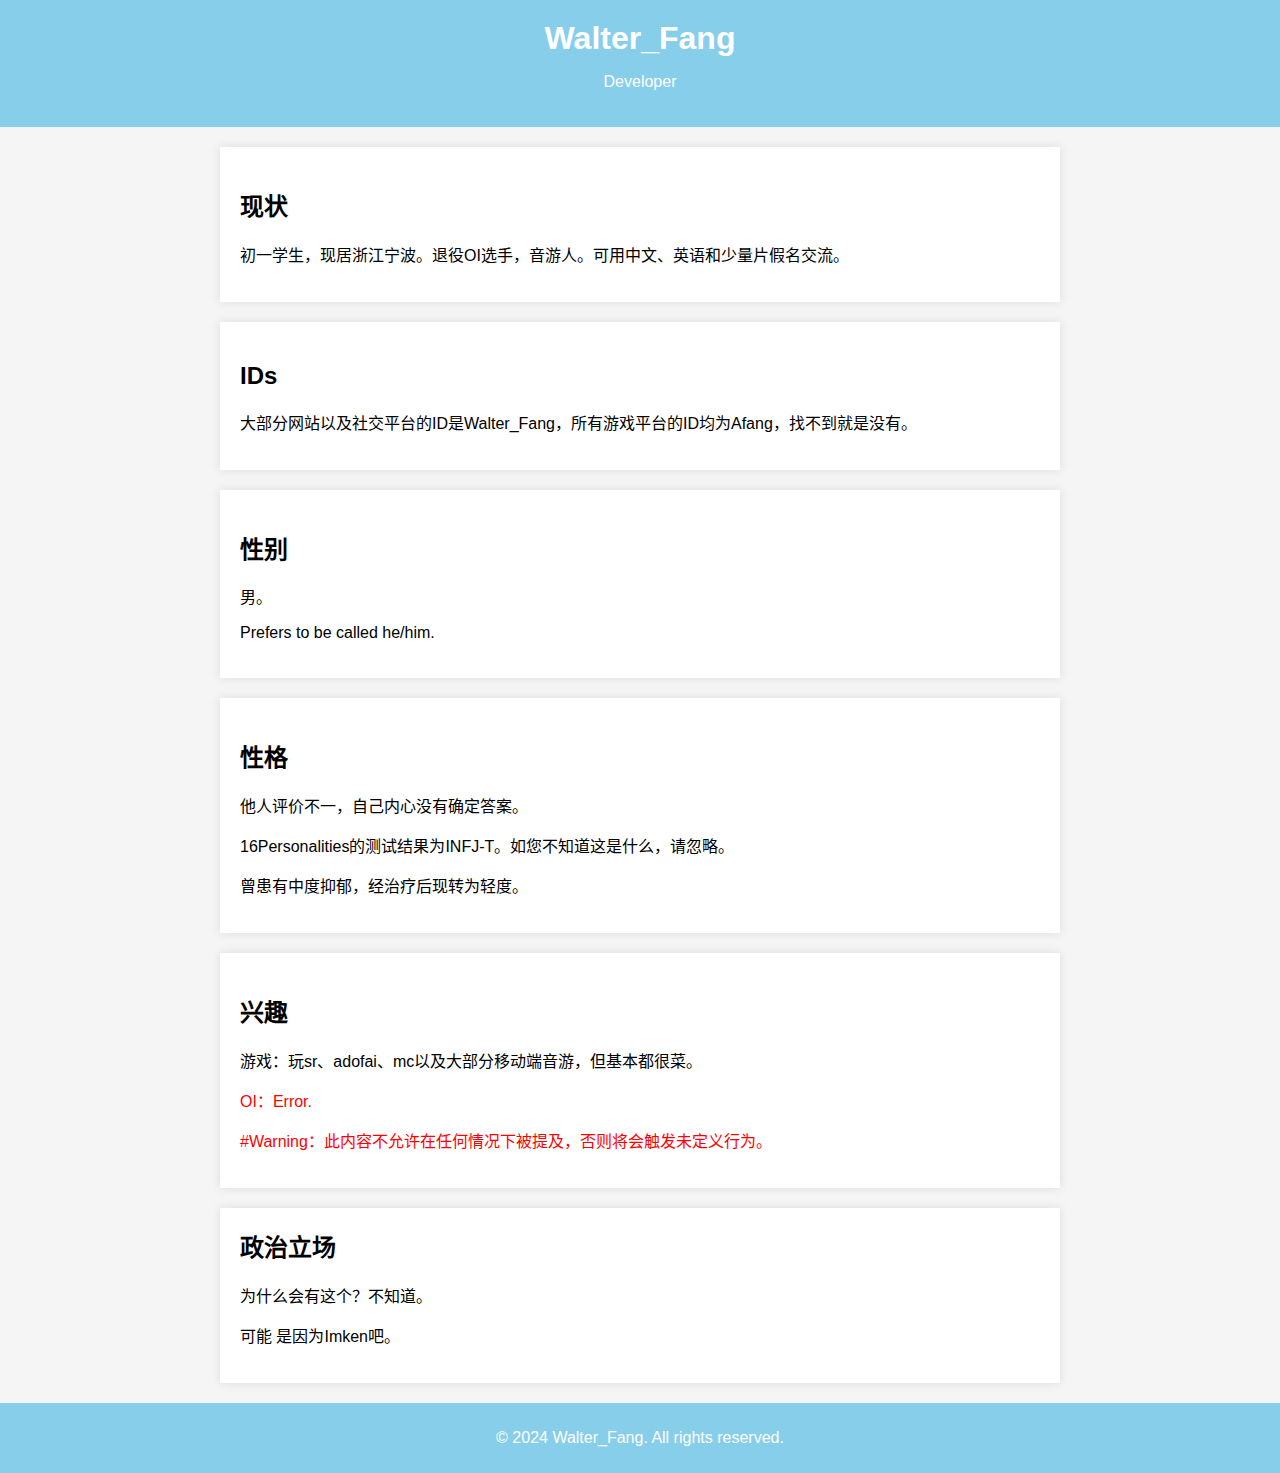
==== about-me/index.html @ 03392a99 "Add files via upload" ====
<!DOCTYPE html>
<html lang="zh-CN">
<head>
  <meta charset="UTF-8">
  <meta name="viewport" content="width=device-width, initial-scale=1.0">
  <link rel="stylesheet" href="css/style.css">
  <title>Walter_Fang的主页</title>
</head>
<body>

  <header>
    <h1>Walter_Fang</h1>
    <p>Developer</p>
  </header>

  <section class="about-me">
    <h2>现状</h2>
    <p>初一学生，现居浙江宁波。退役OI选手，音游人。可用中文、英语和少量片假名交流。</p>
  </section>

  <section class="爱好">
    <h2>IDs</h2>
    <p>大部分网站以及社交平台的ID是Walter_Fang，所有游戏平台的ID均为Afang，找不到就是没有。</p>
  </section>

  <section class="empty-section">
    <h2>性别</h2>
    <p>男。</p>
    <p>Prefers to be called he/him.</p>
  </section>

  <section class="empty-section">
    <h2>性格</h2>
    <p>他人评价不一，自己内心没有确定答案。</p>
    <p>16Personalities的测试结果为INFJ-T。如您不知道这是什么，请忽略。</p>
    <p>曾患有中度抑郁，经治疗后现转为轻度。</p>
  </section>

  <section class="contact">
    <h2>兴趣</h2>
    <p>游戏：玩sr、adofai、mc以及大部分移动端音游，但基本都很菜。</p>
    <p style="color: red;">OI：Error.</p>
    <p style="color: red;">#Warning：此内容不允许在任何情况下被提及，否则将会触发未定义行为。</p>
    </section>

  <section class="new-column">
    <h2>政治立场</h2>
    <p>为什么会有这个？不知道。</p>
    <p>可能 是因为Imken吧。</p>
  </section>

  <footer>
    <p>&copy; 2024 Walter_Fang. All rights reserved.</p>
  </footer>

</body>
</html>
---- about-me/css/style.css ----
body {
  font-family: 'Arial', sans-serif;
  margin: 0;
  padding: 0;
  background-color: #f5f5f5;
}

header {
  background-color: #87CEEB; /* 浅蓝色 */
  color: #fff;
  text-align: center;
  padding: 20px;
}

header h1 {
  margin: 0;
}

.about-me,
.爱好,
.contact,
.empty-section,
.tech-share {
  max-width: 800px;
  margin: 20px auto;
  padding: 20px;
  background-color: #fff;
  box-shadow: 0 0 10px rgba(0, 0, 0, 0.1);
}

.skills ul,
.empty-section ul {
  list-style: none;
  padding: 0;
}

.skills li,
.empty-section li {
  display: inline-block;
  margin-right: 10px;
  background-color: #eee;
  padding: 5px 10px;
  border-radius: 5px;
}

footer {
  text-align: center;
  padding: 10px;
  background-color: #87CEEB; /* 浅蓝色 */
  color: #fff;
}

.new-column {
  max-width: 800px;
  margin: 20px auto;
  padding: 20px;
  background-color: #fff;
  box-shadow: 0 0 10px rgba(0, 0, 0, 0.1);
}

/* 新添加的样式 */

.new-column h2 {
  margin-top: 0;
}

.tech-share {
  /* 添加您需要的样式 */
}

/* 以下是一些示例样式 */

.tech-share h2 {
  margin-top: 0;
}

.tech-share p {
  text-align: justify;
}

.tech-share ul {
  list-style: none;
  padding: 0;
}

.tech-share li {
  margin-bottom: 10px;
  padding: 5px 10px;
  border: 1px solid #ddd;
  border-radius: 5px;
}

.tech-share img {
  max-width: 100%;
  margin: 10px 0;
}
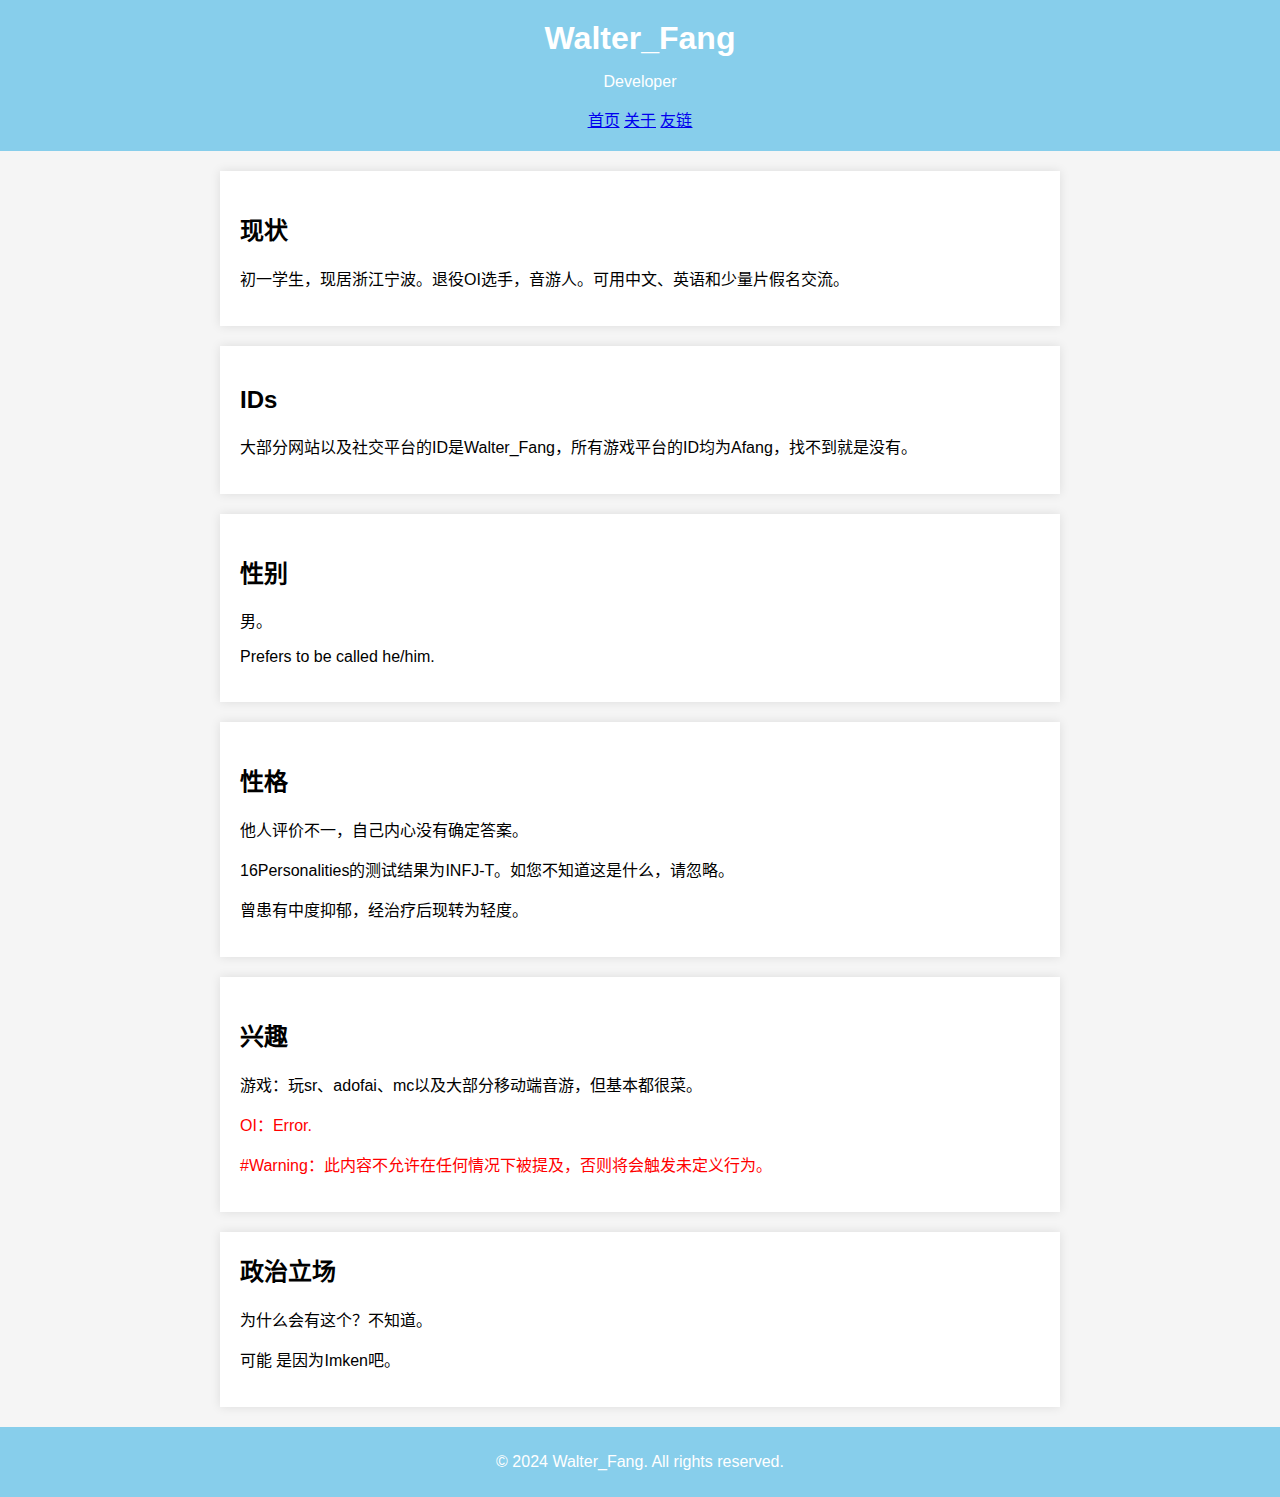
==== commit 945b5e69: "Add files via upload" ====
--- a/about-me/index.html
+++ b/about-me/index.html
@@ -7,10 +7,14 @@
   <title>Walter_Fang的主页</title>
 </head>
 <body>
-
   <header>
     <h1>Walter_Fang</h1>
     <p>Developer</p>
+    <nav>
+      <a href="https://walterfang1209.github.io/">首页</a>
+      <a href="./">关于</a>
+      <a href="https://walterfang1209.github.io/friend-links">友链</a>
+  </nav>
   </header>
 
   <section class="about-me">
--- a/about-me/css/style.css
+++ b/about-me/css/style.css
@@ -6,7 +6,7 @@
 }
 
 header {
-  background-color: #87CEEB; /* 浅蓝色 */
+  background-color: #87CEEB;
   color: #fff;
   text-align: center;
   padding: 20px;
@@ -46,7 +46,7 @@
 footer {
   text-align: center;
   padding: 10px;
-  background-color: #87CEEB; /* 浅蓝色 */
+  background-color: #87CEEB;
   color: #fff;
 }
 
@@ -58,17 +58,9 @@
   box-shadow: 0 0 10px rgba(0, 0, 0, 0.1);
 }
 
-/* 新添加的样式 */
-
 .new-column h2 {
   margin-top: 0;
 }
-
-.tech-share {
-  /* 添加您需要的样式 */
-}
-
-/* 以下是一些示例样式 */
 
 .tech-share h2 {
   margin-top: 0;
@@ -93,4 +85,4 @@
 .tech-share img {
   max-width: 100%;
   margin: 10px 0;
-}
+}